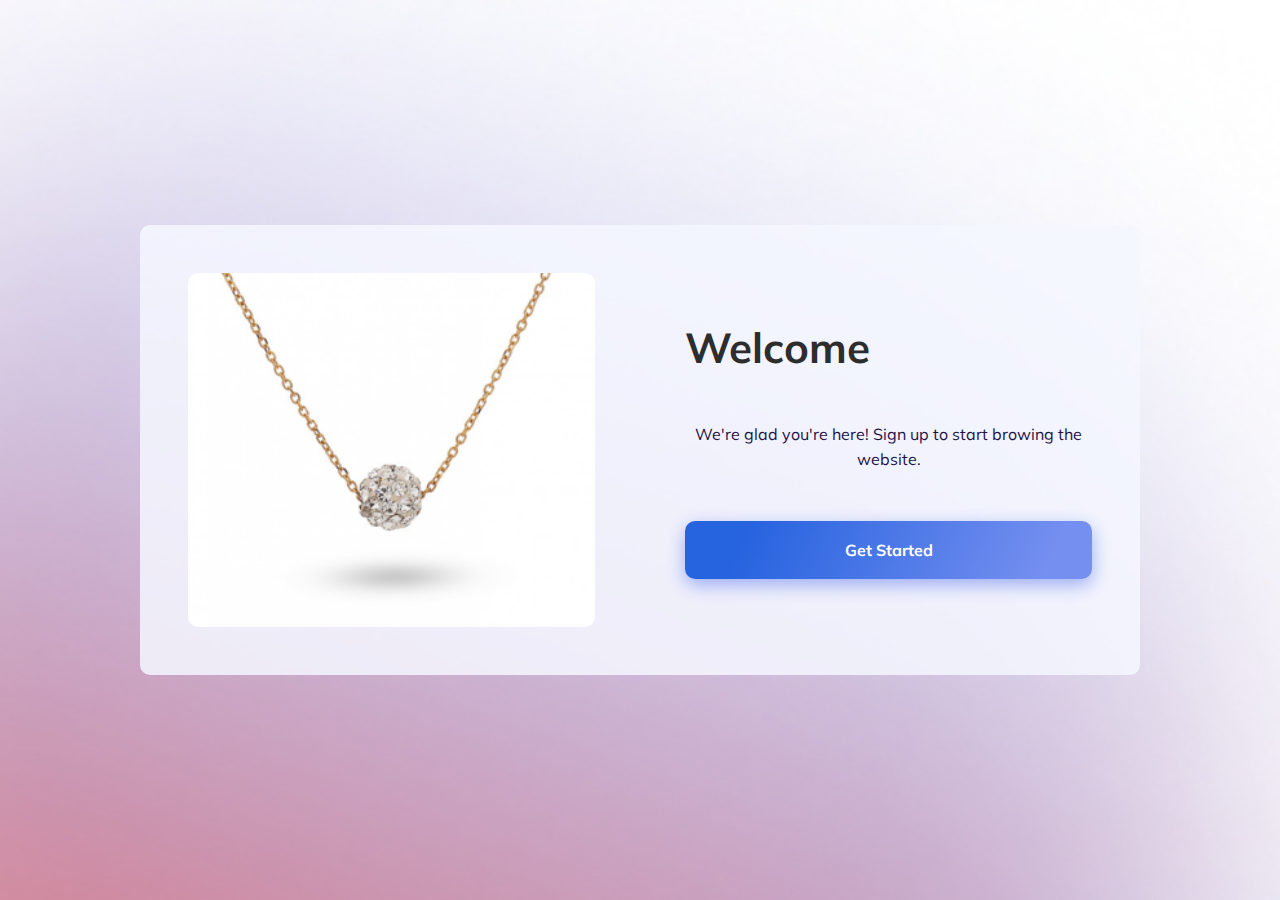
==== index.html @ 355164ce "Create welcome page" ====
<!DOCTYPE html>
<html lang="en">
  <head>
    <meta charset="UTF-8" />
    <meta name="viewport" content="width=device-width, initial-scale=1.0" />
    <link rel="preconnect" href="https://fonts.googleapis.com" />
    <link rel="preconnect" href="https://fonts.gstatic.com" crossorigin />
    <link rel="stylesheet" href="https://fonts.googleapis.com/css2?family=Mulish:wght@200;400;700&display=swap" />
    <link rel="stylesheet" href="./css/main.css" />
    <title>Jewelry Shop || Welcome</title>
  </head>
  <body>
    <main class="main">
      <div class="img-wrapper">
        <img src="./images/welcome-img.png" alt="Gold necklace" />
      </div>

      <div class="content-wrapper">
        <h1 class="title">Welcome</h1>
        <p class="sub-title">We're glad you're here! Sign up to start browing the website.</p>
        <a href="" class="btn">Get Started</a>
      </div>
    </main>
  </body>
</html>
---- css/main.css ----
* {
  box-sizing: border-box;
  font-family: "Mulish", sans-serif;
}

body,
h1,
p {
  margin: 0;
}

body {
  background-color: rgba(245, 247, 255, 0.85);
}

.main,
.content-wrapper {
  display: flex;
  flex-direction: column;
  align-items: center;
  justify-content: space-evenly;
}

.main {
  max-width: 500px;
  height: 100vh;
  margin: 0 auto;
  padding: 3em 2em;
}

.img-wrapper {
  height: 50%;
}

.img-wrapper > img {
  width: 100%;
  height: 100%;
  object-fit: cover;
  border-radius: 10px;
}

.content-wrapper {
  height: 45%;
}

.title {
  font-size: 2.625rem;
  font-weight: 700;
  color: #2d2d2d;
}

.sub-title {
  font-size: 1rem;
  font-weight: 400;
  color: #1f1249;
  text-align: center;
  line-height: 25.6px;
}

.btn {
  text-decoration: none;
  font-weight: 700;
  text-align: center;
  color: #ffffff;
  background: linear-gradient(113.87deg, #2663df 14.81%, #758ff0 88.76%);
  box-shadow: 0px 6px 18px #9cadf2;
  border-radius: 10px;
  padding: 1.2em 3em;
  align-self: stretch;
}

@media (min-width: 1024px) {
  body {
    background: url(../images/gradientbackground.png) no-repeat;
    background-size: cover;
    padding: 3em 2em;
    height: 100vh;
    display: flex;
    justify-content: center;
    align-items: center;
  }

  .main {
    background-color: rgba(245, 247, 255, 0.85);
    width: 90%;
    max-width: 1000px;
    height: 50vh;
    border-radius: 10px;
    margin: 0;
    padding: 3em;
    flex-direction: row;
    justify-content: space-between;
  }

  .img-wrapper,
  .content-wrapper {
    width: 45%;
    height: 100%;
  }

  .content-wrapper {
    align-items: flex-start;
  }
}
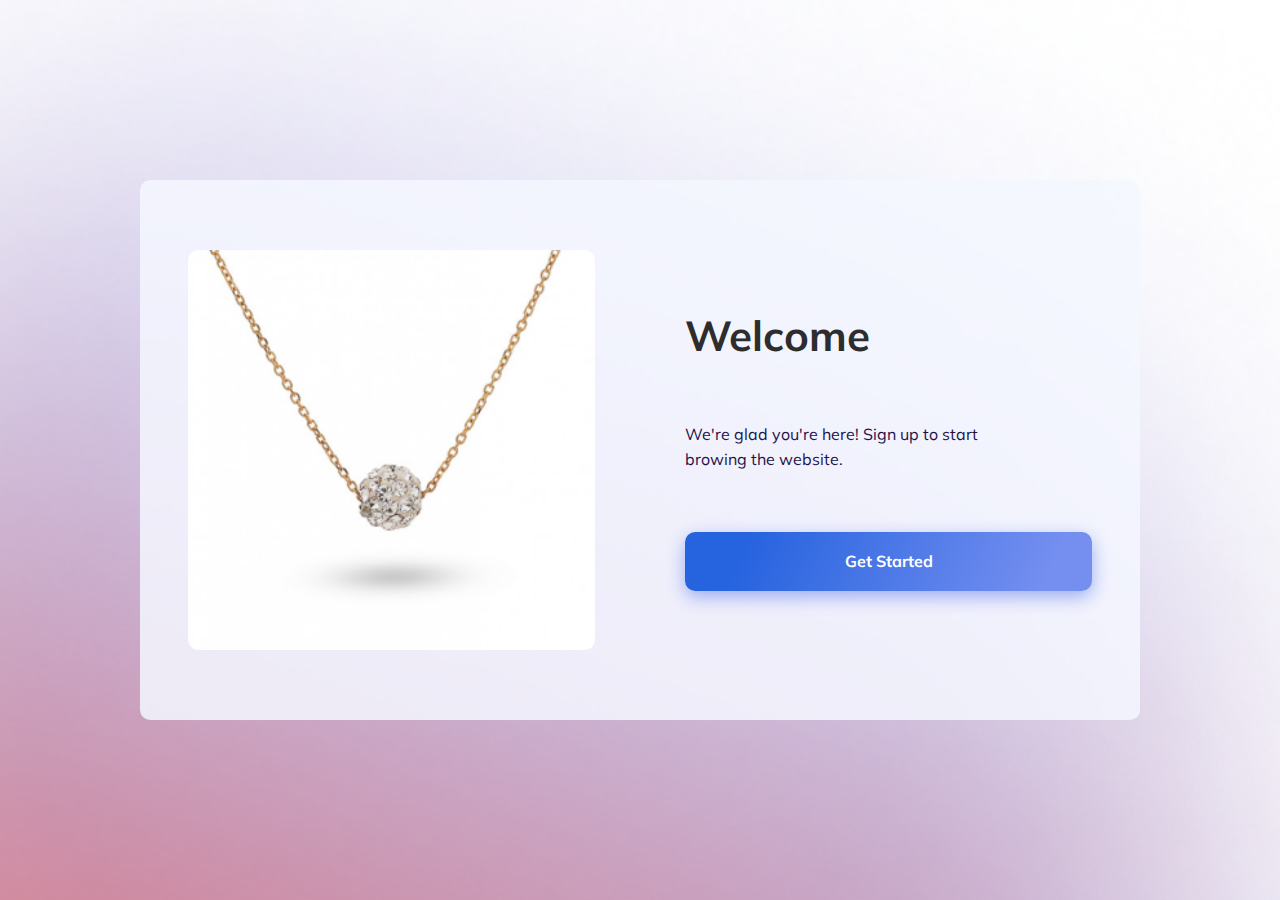
==== commit 2d5ac97b: "Create sign up page" ====
--- a/index.html
+++ b/index.html
@@ -18,7 +18,7 @@
       <div class="content-wrapper">
         <h1 class="title">Welcome</h1>
         <p class="sub-title">We're glad you're here! Sign up to start browing the website.</p>
-        <a href="" class="btn">Get Started</a>
+        <a href="./signup.html" class="btn">Get Started</a>
       </div>
     </main>
   </body>
--- a/css/main.css
+++ b/css/main.css
@@ -18,14 +18,14 @@
   display: flex;
   flex-direction: column;
   align-items: center;
-  justify-content: space-evenly;
 }
 
 .main {
-  max-width: 500px;
+  max-width: 400px;
   height: 100vh;
   margin: 0 auto;
-  padding: 3em 2em;
+  padding: 2em;
+  justify-content: space-between;
 }
 
 .img-wrapper {
@@ -41,6 +41,7 @@
 
 .content-wrapper {
   height: 45%;
+  justify-content: space-evenly;
 }
 
 .title {
@@ -84,7 +85,7 @@
     background-color: rgba(245, 247, 255, 0.85);
     width: 90%;
     max-width: 1000px;
-    height: 50vh;
+    height: 60vh;
     border-radius: 10px;
     margin: 0;
     padding: 3em;
@@ -95,10 +96,15 @@
   .img-wrapper,
   .content-wrapper {
     width: 45%;
-    height: 100%;
+    height: 90%;
   }
 
   .content-wrapper {
     align-items: flex-start;
   }
+
+  .sub-title {
+    text-align: left;
+    max-width: 300px;
+  }
 }
